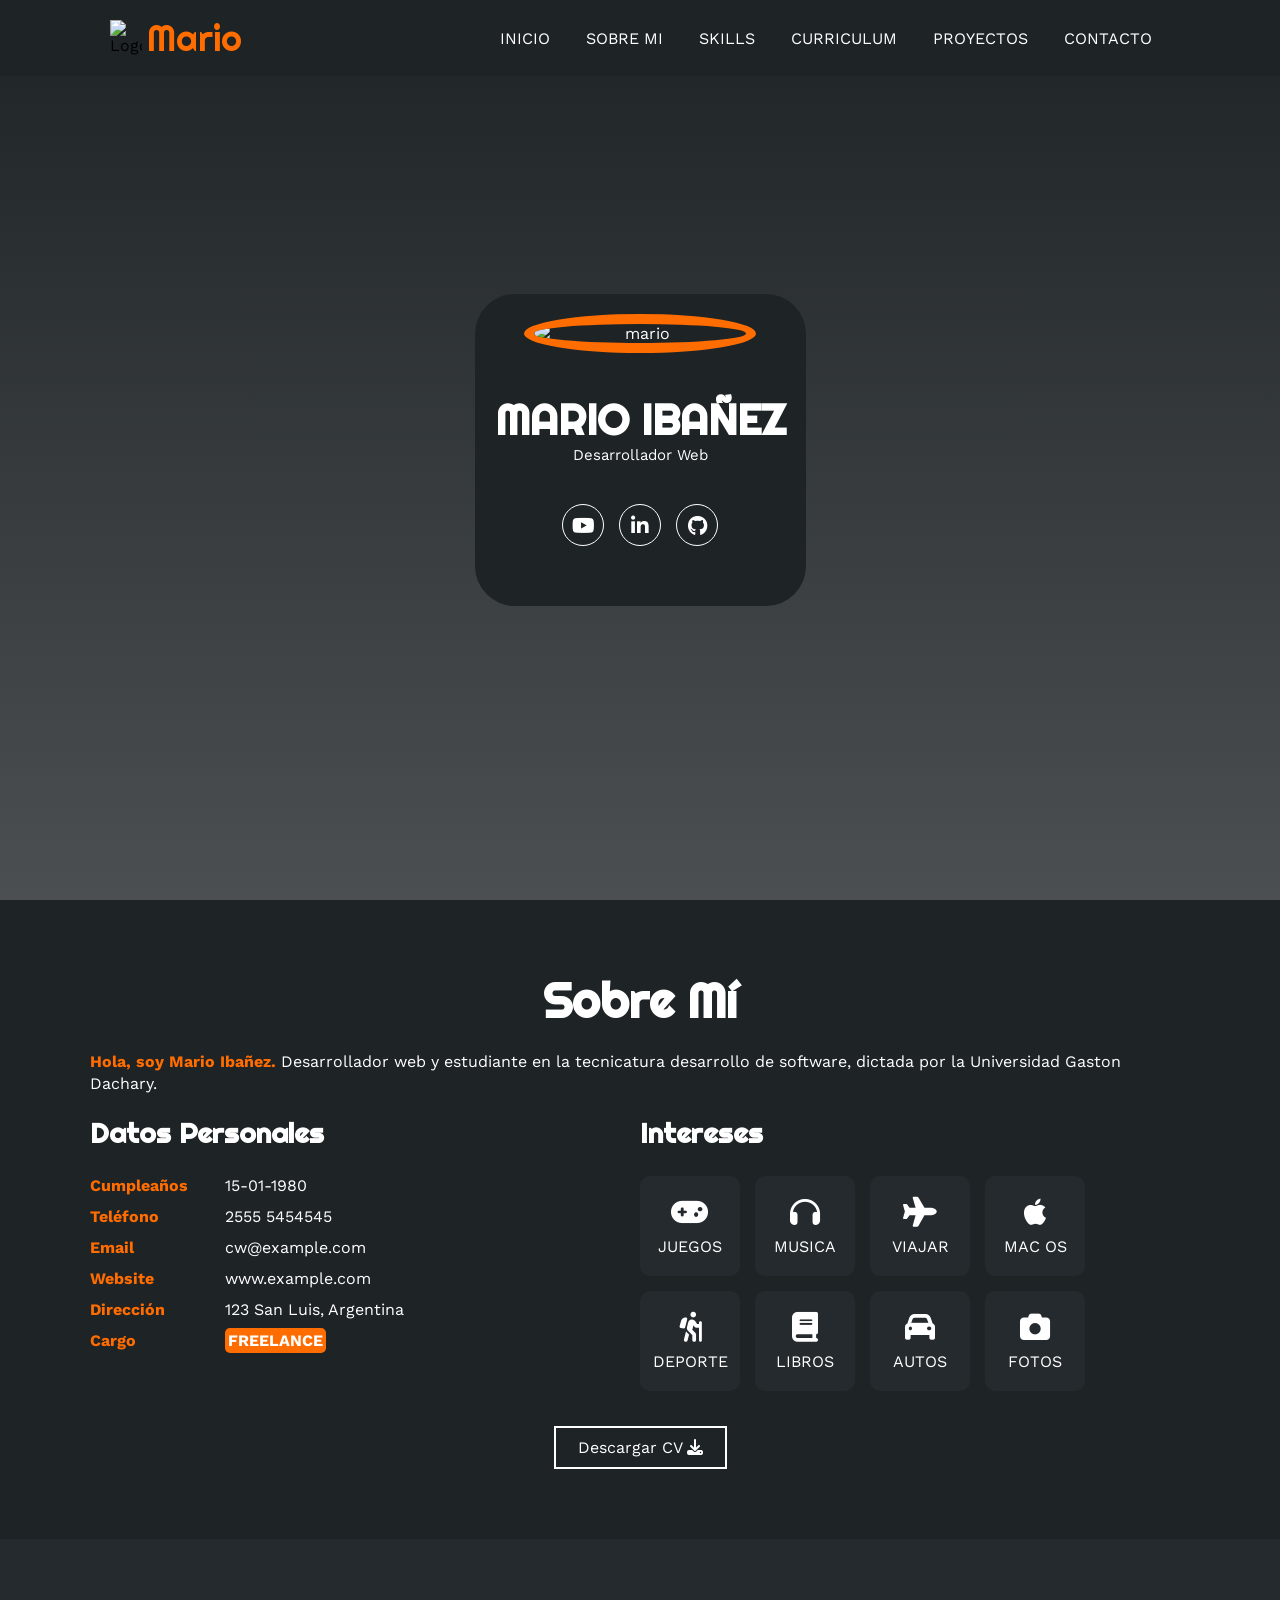
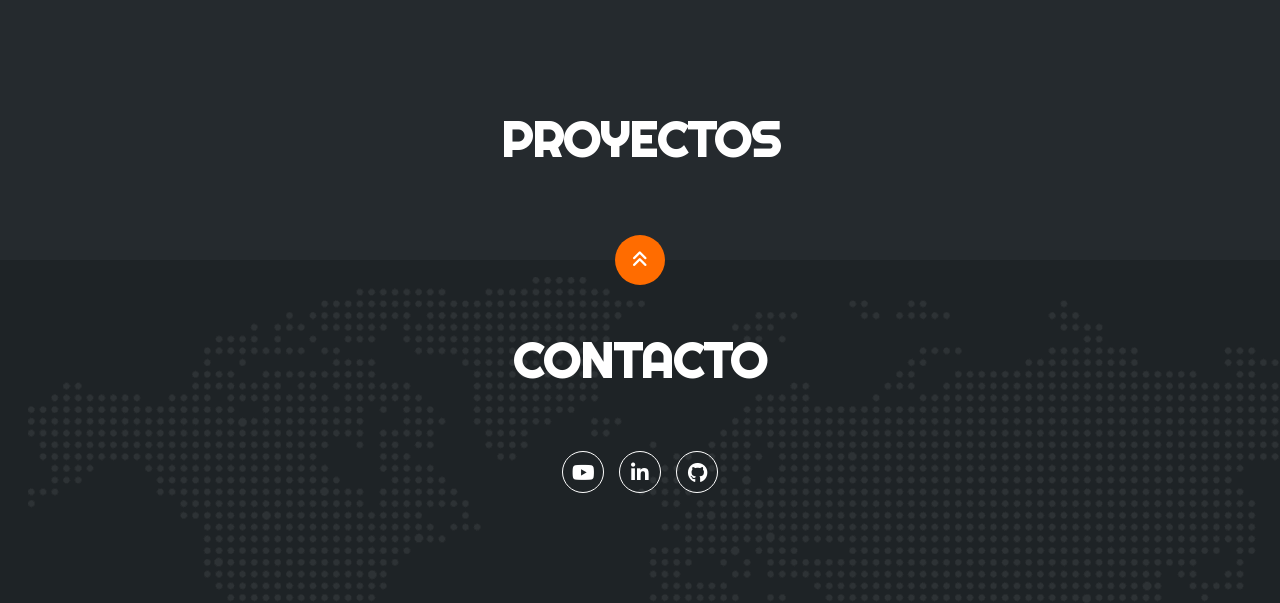
==== porfolio/index.html @ 39ca947c "first commit" ====
<!DOCTYPE html>
<html lang="es">
  <head>
    <meta charset="UTF-8" />
    <meta http-equiv="X-UA-Compatible" content="IE=edge" />
    <meta name="viewport" content="width=device-width, initial-scale=1.0" />
    <link
      rel="stylesheet"
      href="https://cdnjs.cloudflare.com/ajax/libs/font-awesome/6.1.2/css/all.min.css"
      integrity="sha512-1sCRPdkRXhBV2PBLUdRb4tMg1w2YPf37qatUFeS7zlBy7jJI8Lf4VHwWfZZfpXtYSLy85pkm9GaYVYMfw5BC1A=="
      crossorigin="anonymous"
      referrerpolicy="no-referrer"
    />
    <title>Proyectos</title>
    <link rel="stylesheet" href="estilo.css" />
  </head>
  <body>
    <div class="contenedor-header">
      <header>
        <div class="logo">
          <img src="/img/mecahormiga.png" alt="Logo" class="meca" />
          <a href="#">Mario</a>
        </div>
        <nav id="nav">
          <ul>
            <li><a href="#inicio" onclick="seleccionar()">INICIO</a></li>
            <li><a href="#sobremi" onclick="seleccionar()">SOBRE MI</a></li>
            <li><a href="#skills" onclick="seleccionar()">SKILLS</a></li>
            <li>
              <a href="#curriculum" onclick="seleccionar()">CURRICULUM</a>
            </li>
            <li><a href="#proyectos" onclick="seleccionar()">PROYECTOS</a></li>
            <li><a href="#contacto" onclick="seleccionar()">CONTACTO</a></li>
          </ul>
        </nav>
        <div class="nav-responsive" onclick="mostrarOcultarMenu()">
          <i class="fa-solid fa-bars"></i>
        </div>
      </header>
    </div>

    <!-- SECCION INICIO -->
    <section id="inicio" class="inicio">
      <div class="contenido-banner">
        <div class="contenedor-img">
          <img src="/img/avatar.jpg" alt="mario" />
        </div>
        <h1>MARIO IBAÑEZ</h1>
        <h2>Desarrollador Web</h2>
        <div class="redes">
          <a href="https://www.youtube.com/@MecaHormiga"
            ><i class="fa-brands fa-youtube"></i
          ></a>
          <a href="www.linkedin.com/in/mario-ibz"
            ><i class="fa-brands fa-linkedin-in"></i
          ></a>
          <a href="https://github.com/Ched2370"
            ><i class="fa-brands fa-github"></i
          ></a>
        </div>
      </div>
    </section>

    <!-- SECCION SOBRE MI -->
    <section id="sobremi" class="sobremi">
      <div class="contenido-seccion">
        <h2>Sobre Mí</h2>
        <p>
          <span>Hola, soy Mario Ibañez.</span> Desarrollador web y estudiante en
          la tecnicatura desarrollo de software, dictada por la Universidad
          Gaston Dachary.
        </p>

        <div class="fila">
          <!-- datos personales -->
          <div class="col">
            <h3>Datos Personales</h3>
            <ul>
              <li>
                <strong>Cumpleaños</strong>
                15-01-1980
              </li>
              <li>
                <strong>Teléfono</strong>
                2555 5454545
              </li>
              <li>
                <strong>Email</strong>
                cw@example.com
              </li>
              <li>
                <strong>Website</strong>
                www.example.com
              </li>
              <li>
                <strong>Dirección</strong>
                123 San Luis, Argentina
              </li>
              <li>
                <strong>Cargo</strong>
                <span>FREELANCE</span>
              </li>
            </ul>
          </div>

          <!-- intereses -->
          <div class="col">
            <h3>Intereses</h3>
            <div class="contenedor-intereses">
              <div class="interes">
                <i class="fa-solid fa-gamepad"></i>
                <span>JUEGOS</span>
              </div>
              <div class="interes">
                <i class="fa-solid fa-headphones"></i>
                <span>MUSICA</span>
              </div>
              <div class="interes">
                <i class="fa-solid fa-plane"></i>
                <span>VIAJAR</span>
              </div>
              <div class="interes">
                <i class="fa-brands fa-apple"></i>
                <span>MAC OS</span>
              </div>
              <div class="interes">
                <i class="fa-solid fa-person-hiking"></i>
                <span>DEPORTE</span>
              </div>
              <div class="interes">
                <i class="fa-solid fa-book"></i>
                <span>LIBROS</span>
              </div>
              <div class="interes">
                <i class="fa-solid fa-car"></i>
                <span>AUTOS</span>
              </div>
              <div class="interes">
                <i class="fa-solid fa-camera"></i>
                <span>FOTOS</span>
              </div>
            </div>
          </div>
        </div>
        <button>
          Descargar CV <i class="fa-solid fa-download"></i>
          <span class="overlay"></span>
        </button>
      </div>
    </section>

    <!-- SECCION SKILLS -->
    <section class="skills" id="skills">
      <div class="contenido-seccion">
        <!--  <h2>Skills</h2>
        <div class="fila">
          
          <div class="col">
            <h3>Technical Skills</h3>
            <div class="skill">
              <span>Javascript</span>
              <div class="barra-skill">
                <div class="progreso">
                  <span>75%</span>
                </div>
              </div>
            </div>
            <div class="skill">
              <span>HTML & CSS</span>
              <div class="barra-skill">
                <div class="progreso">
                  <span>89%</span>
                </div>
              </div>
            </div>
            <div class="skill">
              <span>Photoshop</span>
              <div class="barra-skill">
                <div class="progreso">
                  <span>95%</span>
                </div>
              </div>
            </div>
            <div class="skill">
              <span>Wordpress</span>
              <div class="barra-skill">
                <div class="progreso">
                  <span>81%</span>
                </div>
              </div>
            </div>
            <div class="skill">
              <span>Drupa</span>
              <div class="barra-skill">
                <div class="progreso">
                  <span>55%</span>
                </div>
              </div>
            </div>
          </div>
                    <div class="col">
            <h3>Professional Skills</h3>
            <div class="skill">
              <span>Comunicación</span>
              <div class="barra-skill">
                <div class="progreso">
                  <span>80%</span>
                </div>
              </div>
            </div>
            <div class="skill">
              <span>Trabajo en Equipo</span>
              <div class="barra-skill">
                <div class="progreso">
                  <span>70%</span>
                </div>
              </div>
            </div>
            <div class="skill">
              <span>Creatividad</span>
              <div class="barra-skill">
                <div class="progreso">
                  <span>99%</span>
                </div>
              </div>
            </div>
            <div class="skill">
              <span>Dedicación</span>
              <div class="barra-skill">
                <div class="progreso">
                  <span>65%</span>
                </div>
              </div>
            </div>
            <div class="skill">
              <span>Proyect Management</span>
              <div class="barra-skill">
                <div class="progreso">
                  <span>94%</span>
                </div>
              </div>
            </div>
          </div>
        </div> -->
      </div>
    </section>

    <!-- SECCION CURRICULUM -->
    <!-- <section id="curriculum" class="curriculum">
      <div class="contenido-seccion">
        <h2>Curriculum</h2>
        <div class="fila">
          <div class="col izquierda">
            <h3>Educación</h3>
            <div class="item izq">
              <h4>Arte y Multimedia</h4>
              <span class="casa">Universidad de Oxford</span>
              <span class="fecha">2005 - 2008</span>
              <p>
                Lorem ipsum dolor sit amet consectetur, adipisicing elit. Quis,
                cumque repellat, tempora recusandae aliquam nemo esse natus
                impedit, nostrum temporibus veritatis eaque soluta aperiam id
                repudiandae fugiat deserunt! Explicabo, veritatis?
              </p>
              <div class="conectori">
                <div class="circuloi"></div>
              </div>
            </div>
            <div class="item izq">
              <h4>Arte y Multimedia</h4>
              <span class="casa">Universidad de Oxford</span>
              <span class="fecha">2005 - 2008</span>
              <p>
                Lorem ipsum dolor sit amet consectetur, adipisicing elit. Quis,
                cumque repellat, tempora recusandae aliquam nemo esse natus
                impedit, nostrum temporibus veritatis eaque soluta aperiam id
                repudiandae fugiat deserunt! Explicabo, veritatis?
              </p>
              <div class="conectori">
                <div class="circuloi"></div>
              </div>
            </div>
            <div class="item izq">
              <h4>Arte y Multimedia</h4>
              <span class="casa">Universidad de Oxford</span>
              <span class="fecha">2005 - 2008</span>
              <p>
                Lorem ipsum dolor sit amet consectetur, adipisicing elit. Quis,
                cumque repellat, tempora recusandae aliquam nemo esse natus
                impedit, nostrum temporibus veritatis eaque soluta aperiam id
                repudiandae fugiat deserunt! Explicabo, veritatis?
              </p>
              <div class="conectori">
                <div class="circuloi"></div>
              </div>
            </div>
          </div>

          <div class="col derecha">
            <h3>Experiencia de trabajo</h3>
            <div class="item der">
              <h4>Front Developer</h4>
              <span class="casa">Nombre de Compañía</span>
              <span class="fecha">2005 - 2008</span>
              <p>
                Lorem ipsum dolor sit amet consectetur, adipisicing elit. Quis,
                cumque repellat, tempora recusandae aliquam nemo esse natus
                impedit, nostrum temporibus veritatis eaque soluta aperiam id
                repudiandae fugiat deserunt! Explicabo, veritatis?
              </p>
              <div class="conectord">
                <div class="circulod"></div>
              </div>
            </div>
            <div class="item der">
              <h4>Front Developer</h4>
              <span class="casa">Nombre de Compañía</span>
              <span class="fecha">2005 - 2008</span>
              <p>
                Lorem ipsum dolor sit amet consectetur, adipisicing elit. Quis,
                cumque repellat, tempora recusandae aliquam nemo esse natus
                impedit, nostrum temporibus veritatis eaque soluta aperiam id
                repudiandae fugiat deserunt! Explicabo, veritatis?
              </p>
              <div class="conectord">
                <div class="circulod"></div>
              </div>
            </div>
            <div class="item der">
              <h4>Front Developer</h4>
              <span class="casa">Nombre de Compañía</span>
              <span class="fecha">2005 - 2008</span>
              <p>
                Lorem ipsum dolor sit amet consectetur, adipisicing elit. Quis,
                cumque repellat, tempora recusandae aliquam nemo esse natus
                impedit, nostrum temporibus veritatis eaque soluta aperiam id
                repudiandae fugiat deserunt! Explicabo, veritatis?
              </p>
              <div class="conectord">
                <div class="circulod"></div>
              </div>
            </div>
          </div>
        </div>
      </div> -->
    </section>

    <!-- SECCION PORTFOLIO -->
    <section id="proyectos" class="proyectos">
      <div class="contenido-seccion">
        <h2>PROYECTOS</h2>
        <div class="galeria">
          <div class="proyecto">
            <img src="img/p1.jpg" alt="" />
            <div class="overlay">
              <h3>Diseño Creativo</h3>
              <p>Fotografía</p>
            </div>
          </div>
          <div class="proyecto">
            <img src="img/p2.jpg" alt="" />
            <div class="overlay">
              <h3>Diseño Creativo</h3>
              <p>Fotografía</p>
            </div>
          </div>
          <div class="proyecto">
            <img src="img/p3.jpg" alt="" />
            <div class="overlay">
              <h3>Diseño Creativo</h3>
              <p>Fotografía</p>
            </div>
          </div>
          <div class="proyecto">
            <img src="img/p4.jpg" alt="" />
            <div class="overlay">
              <h3>Diseño Creativo</h3>
              <p>Fotografía</p>
            </div>
          </div>
          <div class="proyecto">
            <img src="img/p5.jpg" alt="" />
            <div class="overlay">
              <h3>Diseño Creativo</h3>
              <p>Fotografía</p>
            </div>
          </div>
          <div class="proyecto">
            <img src="img/p6.jpg" alt="" />
            <div class="overlay">
              <h3>Diseño Creativo</h3>
              <p>Fotografía</p>
            </div>
          </div>
        </div>
      </div>
    </section>

    <!-- footer -->
    <footer id="contacto" class="contacto">
        <div class="contenido-seccion">
        <h2>CONTACTO</h2>
      <a href="#inicio" class="arriba">
        <i class="fa-solid fa-angles-up"></i>
      </a>
        <div class="redes">
          <a href="https://www.youtube.com/@MecaHormiga"
            ><i class="fa-brands fa-youtube"></i
          ></a>
          <a href="www.linkedin.com/in/mario-ibz"
            ><i class="fa-brands fa-linkedin-in"></i
          ></a>
          <a href="https://github.com/Ched2370"
            ><i class="fa-brands fa-github"></i
          ></a>
        </div>
        </div>
    </footer>

    <script src="script.js"></script>
  </body>
</html>
---- porfolio/estilo.css ----
@import url('https://fonts.googleapis.com/css2?family=Righteous&family=Work+Sans:wght@100;300;400;600;800&display=swap');
* {
  box-sizing: border-box;
  font-family: 'Work Sans';
  margin: 0;
  padding: 0;
}
html {
  scroll-behavior: smooth;
  --principal-orange: rgb(255, 108, 0);
}
/* MENU */
.contenedor-header {
  background: #1e2326;
  position: fixed;
  width: 100%;
  top: 0;
  left: 0;
  z-index: 99;
}
.contenedor-header header {
  max-width: 1100px;
  margin: auto;
  display: flex;
  justify-content: space-between;
  align-items: center;
  padding: 15px 20px;
}
.contenedor-header header .logo a {
  font-family: 'Righteous';
  font-size: 36px;
  color: var(--principal-orange);
  text-decoration: none;
}

.meca {
  max-width: 2rem;
}
.contenedor-header header ul {
  display: flex;
  list-style: none;
}
.contenedor-header header nav ul li a {
  text-align: none;
  color: #fff;
  margin: 0 15px;
  padding: 3px;
  transition: 0.5s;
  text-decoration: none;
}
.contenedor-header header nav ul li a:hover {
  color: var(--principal-orange);
}
.nav-responsive {
  background-color: var(--principal-orange);
  color: #fff;
  padding: 5px 10px;
  border-radius: 5px;
  cursor: pointer;
  display: none;
}
/* SECCION I N I C I O */
.inicio {
  background: linear-gradient(
      to top,
      rgba(30, 35, 38, 0.8),
      rgba(30, 35, 38, 1)
    ),
    url(img/fondo.jpg);
  background-size: cover;
  height: 100vh;
  color: #fff;
  display: flex;
  align-items: center;
}
.inicio .contenido-banner {
  padding: 20px;
  background-color: #1e2326;
  max-width: 350px;
  margin: auto;
  text-align: center;
  border-radius: 40px;
}
.inicio .contenido-banner img {
  margin-top: 40px;
  border: 10px solid var(--principal-orange);
  display: block;
  width: 80%;
  margin: auto;
  border-radius: 100%;
}
.inicio .contenido-banner h1 {
  margin-top: 40px;
  font-size: 42px;
  font-family: 'Righteous';
}
.inicio .contenido-banner h2 {
  font-size: 15px;
  font-weight: normal;
}
.inicio .contenido-banner .redes a {
  color: #fff;
  display: inline-block;
  text-decoration: none;
  border: 1px solid #fff;
  border-radius: 100%;
  width: 42px;
  height: 42px;
  line-height: 42px;
  margin: 40px 5px;
  font-size: 20px;
  transition: 0.3s;
}
.inicio .contenido-banner .redes a:hover {
  background-color: var(--principal-orange);
}
.sobremi {
  background-color: #1e2326;
  color: #fff;
  padding: 50px 20px;
}
.sobremi .contenido-seccion {
  max-width: 1100px;
  margin: auto;
}
.sobremi h2 {
  font-size: 48px;
  font-family: 'Righteous';
  text-align: center;
  padding: 20px 0;
}
.sobremi .contenido-seccion p {
  font: 18px;
  line-height: 22px;
  margin-bottom: 20px;
}
.sobremi .contenido-seccion p span {
  color: var(--principal-orange);
  font-weight: bold;
}
.sobremi .fila {
  display: flex;
}
.sobremi .fila .col {
  width: 50%;
}
.sobremi .fila .col h3 {
  font-size: 28px;
  font-family: 'Righteous';
  margin-bottom: 25px;
}
.sobremi .fila .col ul {
  list-style: none;
}
.sobremi .fila .col ul li {
  margin: 12px 0;
}
.sobremi .fila .col ul li strong {
  display: inline-block;
  color: var(--principal-orange);
  width: 130px;
}
.sobremi .fila .col ul li span {
  background-color: var(--principal-orange);
  padding: 3px;
  font-weight: bold;
  border-radius: 5px;
}
.sobremi .fila .col .contenedor-intereses {
  display: flex;
  flex-wrap: wrap;
}
.sobremi .fila .col .contenedor-intereses .interes {
  width: 100px;
  height: 100px;
  background-color: #252a2e;
  border-radius: 10px;
  margin: 0 15px 15px 0;
  display: flex;
  flex-direction: column;
  align-items: center;
  justify-content: center;
  transition: 0.3s;
}
.sobremi .fila .col .contenedor-intereses .interes:hover {
  background-color: var(--principal-orange);
}
.sobremi .fila .col .contenedor-intereses .interes i {
  font-size: 30px;
  margin-bottom: 10px;
}
.sobremi button {
  cursor: pointer;
  background-color: transparent;
  border: 2px solid #fff;
  width: fit-content;
  display: block;
  margin: 20px auto;
  padding: 10px 22px;
  font-size: 16px;
  color: #fff;
  position: relative;
  z-index: 10;
}
.sobremi button .overlay {
  position: absolute;
  top: 0;
  left: 0;
  width: 0;
  height: 100%;
  background-color: var(--principal-orange);
  z-index: -1;
  transition: 1s;
}
.sobremi button:hover .overlay {
  width: 100%;
}
/* SECCION S K I L L S */
.skills {
  background-color: #252a2e;
  color: #fff;
  padding: 50px 20px;
}
.skills .contenido-seccion {
  max-width: 1100px;
  margin: auto;
}
.skills h2 {
  font-size: 48px;
  font-family: 'Righteous';
  text-align: center;
  padding: 20px 0;
}
.skills .fila {
  display: flex;
}
.skills .fila .col {
  width: 50%;
  padding: 0 20px;
}
.skills .fila .col h3 {
  font-size: 28px;
  font-family: 'Righteous';
  margin-bottom: 25px;
}
.skills .skill > span {
  font-weight: bold;
  display: block;
  margin-bottom: 10px;
}
.skills .skill .barra-skill {
  height: 8px;
  width: 80%;
  background-color: #131517;
  position: relative;
  margin-bottom: 30px;
}
.skills .skill .progreso {
  background-color: var(--principal-orange);
  position: absolute;
  top: 0;
  left: 0;
  height: 8px;
}
.skills .skill .barra-skill span {
  position: absolute;
  height: 40px;
  width: 40px;
  background-color: var(--principal-orange);
  border-radius: 50px;
  line-height: 40px;
  text-align: center;
  top: -17px;
  right: -15px;
  font-size: 14px;
}
/* Estas clases se agregaran dinamicamente mediante javascript */
.skills .skill .javascript {
  width: 0%;
  animation: 2s javascript forwards;
}
@keyframes javascript {
  0% {
    width: 0%;
  }
  100% {
    width: 75%;
  }
}

.skills .skill .htmlcss {
  width: 0%;
  animation: 2s htmlcss forwards;
}
@keyframes htmlcss {
  0% {
    width: 0%;
  }
  100% {
    width: 89%;
  }
}

.skills .skill .photoshop {
  width: 0%;
  animation: 2s photoshop forwards;
}
@keyframes photoshop {
  0% {
    width: 0%;
  }
  100% {
    width: 95%;
  }
}

.skills .skill .wordpress {
  width: 0%;
  animation: 2s wordpress forwards;
}
@keyframes wordpress {
  0% {
    width: 0%;
  }
  100% {
    width: 81%;
  }
}

.skills .skill .drupal {
  width: 0%;
  animation: 2s drupal forwards;
}
@keyframes drupal {
  0% {
    width: 0%;
  }
  100% {
    width: 55%;
  }
}

.skills .skill .comunicacion {
  width: 0%;
  animation: 2s comunicacion forwards;
}
@keyframes comunicacion {
  0% {
    width: 0%;
  }
  100% {
    width: 80%;
  }
}

.skills .skill .trabajo {
  width: 0%;
  animation: 2s trabajo forwards;
}
@keyframes trabajo {
  0% {
    width: 0%;
  }
  100% {
    width: 70%;
  }
}

.skills .skill .creatividad {
  width: 0%;
  animation: 2s creatividad forwards;
}
@keyframes creatividad {
  0% {
    width: 0%;
  }
  100% {
    width: 99%;
  }
}

.skills .skill .dedicacion {
  width: 0%;
  animation: 2s dedicacion forwards;
}
@keyframes dedicacion {
  0% {
    width: 0%;
  }
  100% {
    width: 65%;
  }
}

.skills .skill .proyect {
  width: 0%;
  animation: 2s proyect forwards;
}
@keyframes proyect {
  0% {
    width: 0%;
  }
  100% {
    width: 94%;
  }
}
/* SECCION CURRICULUM */
.curriculum {
  background-color: #1e2326;
  color: #fff;
  padding: 50px 20px;
}
.curriculum .contenido-seccion {
  max-width: 1100px;
  margin: auto;
}
.curriculum h2 {
  font-size: 48px;
  font-family: 'Righteous';
  text-align: center;
  padding: 20px 0;
}
.curriculum .fila {
  display: flex;
  justify-content: space-between;
}
.curriculum .fila .col {
  width: 49%;
  padding: 0 20px;
}
.curriculum .fila .col h3 {
  font-size: 28px;
  font-family: 'Righteous';
  margin-bottom: 25px;
}
.curriculum .fila .izquierda {
  border-right: 2px solid #252a2e;
}
.curriculum .fila .derecha {
  border-left: 2px solid #252a2e;
}
.curriculum .fila .item {
  padding: 25px;
  margin-bottom: 30px;
  background-color: #252a2e;
  position: relative;
}
.curriculum .fila .item h4 {
  font-size: 20px;
  margin-bottom: 10px;
}
.curriculum .fila .item .casa {
  color: var(--principal-orange);
  font-size: 22px;
  font-weight: bold;
  display: block;
}
.curriculum .fila .item .fecha {
  display: block;
  color: var(--principal-orange);
  margin-bottom: 10px;
}
.curriculum .fila .item p {
  line-height: 24px;
}
.curriculum .fila .izq {
  border-right: 2px solid var(--principal-orange);
  margin-right: 20px;
}
.curriculum .fila .der {
  border-left: 2px solid var(--principal-orange);
  margin-left: 20px;
}
.curriculum .fila .item .conectori {
  height: 2px;
  background-color: var(--principal-orange);
  width: 47px;
  position: absolute;
  top: 50%;
  right: -47px;
  z-index: 5;
}
.curriculum .fila .item .conectori .circuloi {
  display: block;
  height: 10px;
  width: 10px;
  border-radius: 50%;
  background-color: var(--principal-orange);
  float: right;
  position: relative;
  bottom: 4px;
}
.curriculum .fila .item .conectord {
  height: 2px;
  background-color: var(--principal-orange);
  width: 47px;
  position: absolute;
  top: 50%;
  left: -47px;
  z-index: 5;
}
.curriculum .fila .item .conectord .circulod {
  display: block;
  height: 10px;
  width: 10px;
  border-radius: 50%;
  background-color: var(--principal-orange);
  float: left;
  position: relative;
  bottom: 4px;
}
/* SECCION PORTFOLIO */
.proyectos {
  background-color: #252a2e;
  color: #fff;
  padding: 50px 20px;
}
.proyectos .contenido-seccion {
  max-width: 1100px;
  margin: auto;
}
.proyectos h2 {
  font-size: 48px;
  font-family: 'Righteous';
  text-align: center;
  padding: 20px 0;
}
.proyectos .galeria {
  display: flex;
  flex-wrap: wrap;
  justify-content: space-around;
}
.proyectos .galeria .proyecto {
  position: relative;
  max-width: 340px;
  height: fit-content;
  margin: 10px;
  cursor: pointer;
}
.proyectos .galeria .proyecto img {
  width: 100%;
  display: block;
}
.proyectos .galeria .proyecto .overlay {
  position: absolute;
  top: 0;
  width: 100%;
  height: 100%;
  text-align: center;
  background: linear-gradient(rgba(28, 182, 152, 0.8), rgba(28, 182, 152, 0.8));
  display: flex;
  flex-direction: column;
  justify-content: center;
  transition: 1s;
  font-size: 18px;
  letter-spacing: 3px;
  opacity: 0;
}
.proyectos .galeria .proyecto .overlay h3 {
  margin-bottom: 20px;
  transition: 1s;
}
.proyectos .galeria .proyecto .overlay:hover {
  opacity: 1;
}
.proyectos .galeria .proyecto .overlay:hover h3 {
  margin-bottom: 0px;
}
/* SECCION CONTACTO */
.contacto {
  background-image: url(img/contact_bg.png);
  background-color: #1e2326;
  color: #fff;
  padding: 50px 0;
}
.contacto .contenido-seccion {
  max-width: 1100px;
  margin: auto;
}
.contacto h2 {
  font-size: 48px;
  font-family: 'Righteous';
  text-align: center;
  padding: 20px 0;
}
.contacto .fila {
  display: flex;
}
.contacto .col {
  width: 50%;
  padding: 10px;
  position: relative;
}
.contacto .col input,
.contacto .col textarea {
  display: block;
  width: 100%;
  padding: 18px;
  border: none;
  margin-bottom: 20px;
  background-color: #252a2e;
  color: #fff;
  font-size: 18px;
}
.contacto button {
  cursor: pointer;
  background-color: transparent;
  border: 2px solid #fff;
  width: fit-content;
  display: block;
  margin: 20px auto;
  padding: 10px 22px;
  font-size: 16px;
  color: #fff;
  position: relative;
  z-index: 10;
}
.contacto button .overlay {
  position: absolute;
  top: 0;
  left: 0;
  width: 0;
  height: 100%;
  background-color: var(--principal-orange);
  z-index: -1;
  transition: 1s;
}
.contacto button:hover .overlay {
  width: 100%;
}
.contacto .col img {
  width: 100%;
}
.contacto .col .info {
  position: absolute;
  top: 40%;
  background-color: #252a2e;
  padding: 20px;
  max-width: 350px;
  left: 50%;
  transform: translate(-50%, -50%);
}
.contacto .col .info ul {
  list-style: none;
}
.contacto .col .info ul li {
  margin-bottom: 20px;
}
.contacto .col .info ul li i {
  color: var(--principal-orange);
  display: inline-block;
  margin-right: 20px;
}
footer {
  background-color: #252a2e;
  color: #fff;
  padding: 50px 0 30px 0;
  text-align: center;
  position: relative;
  width: 100%;
}
footer .redes {
  margin-bottom: 20px;
}
footer .redes a {
  color: #fff;
  display: inline-block;
  text-decoration: none;
  border: 1px solid #fff;
  border-radius: 100%;
  width: 42px;
  height: 42px;
  line-height: 42px;
  margin: 40px 5px;
  font-size: 20px;
  transition: 0.3s;
}
footer .arriba {
  display: block;
  width: 50px;
  height: 50px;
  background-color: var(--principal-orange);
  color: #fff;
  position: absolute;
  left: 50%;
  transform: translateX(-50%);
  top: -25px;
  border-radius: 50%;
  line-height: 50px;
  font-size: 18px;
}
/* SECCION RESPONSIVE */
@media screen and (max-width: 980px) {
  nav {
    display: none;
  }
  .nav-responsive {
    display: block;
  }
  nav.responsive {
    display: block;
    position: absolute;
    right: 0;
    top: 75px;
    background-color: #252a2e;
    width: 180px;
  }
  nav.responsive ul {
    display: block !important;
  }
  nav.responsive ul li {
    border-bottom: 1px solid #fff;
    padding: 10px 0;
  }
}
@media screen and (max-width: 700px) {
  .sobremi .fila {
    display: block;
  }
  .sobremi .fila .col {
    width: fit-content;
  }

  .skills .fila {
    display: block;
  }
  .skills .fila .col {
    width: 100%;
  }
  .skills .fila .col .barra-skill {
    width: 100%;
  }

  .curriculum .fila {
    display: block;
  }
  .curriculum .fila .col {
    width: 90%;
  }
  .curriculum .fila .derecha {
    margin-left: 20px;
  }

  .proyectos .galeria {
    display: block;
    width: 100%;
  }
  .proyectos .galeria .proyecto {
    max-width: 100%;
  }
  .proyectos .galeria .proyecto img {
    width: 100%;
  }
  .contacto .fila {
    display: block;
  }
  .contacto .fila .col {
    width: 100%;
  }
}
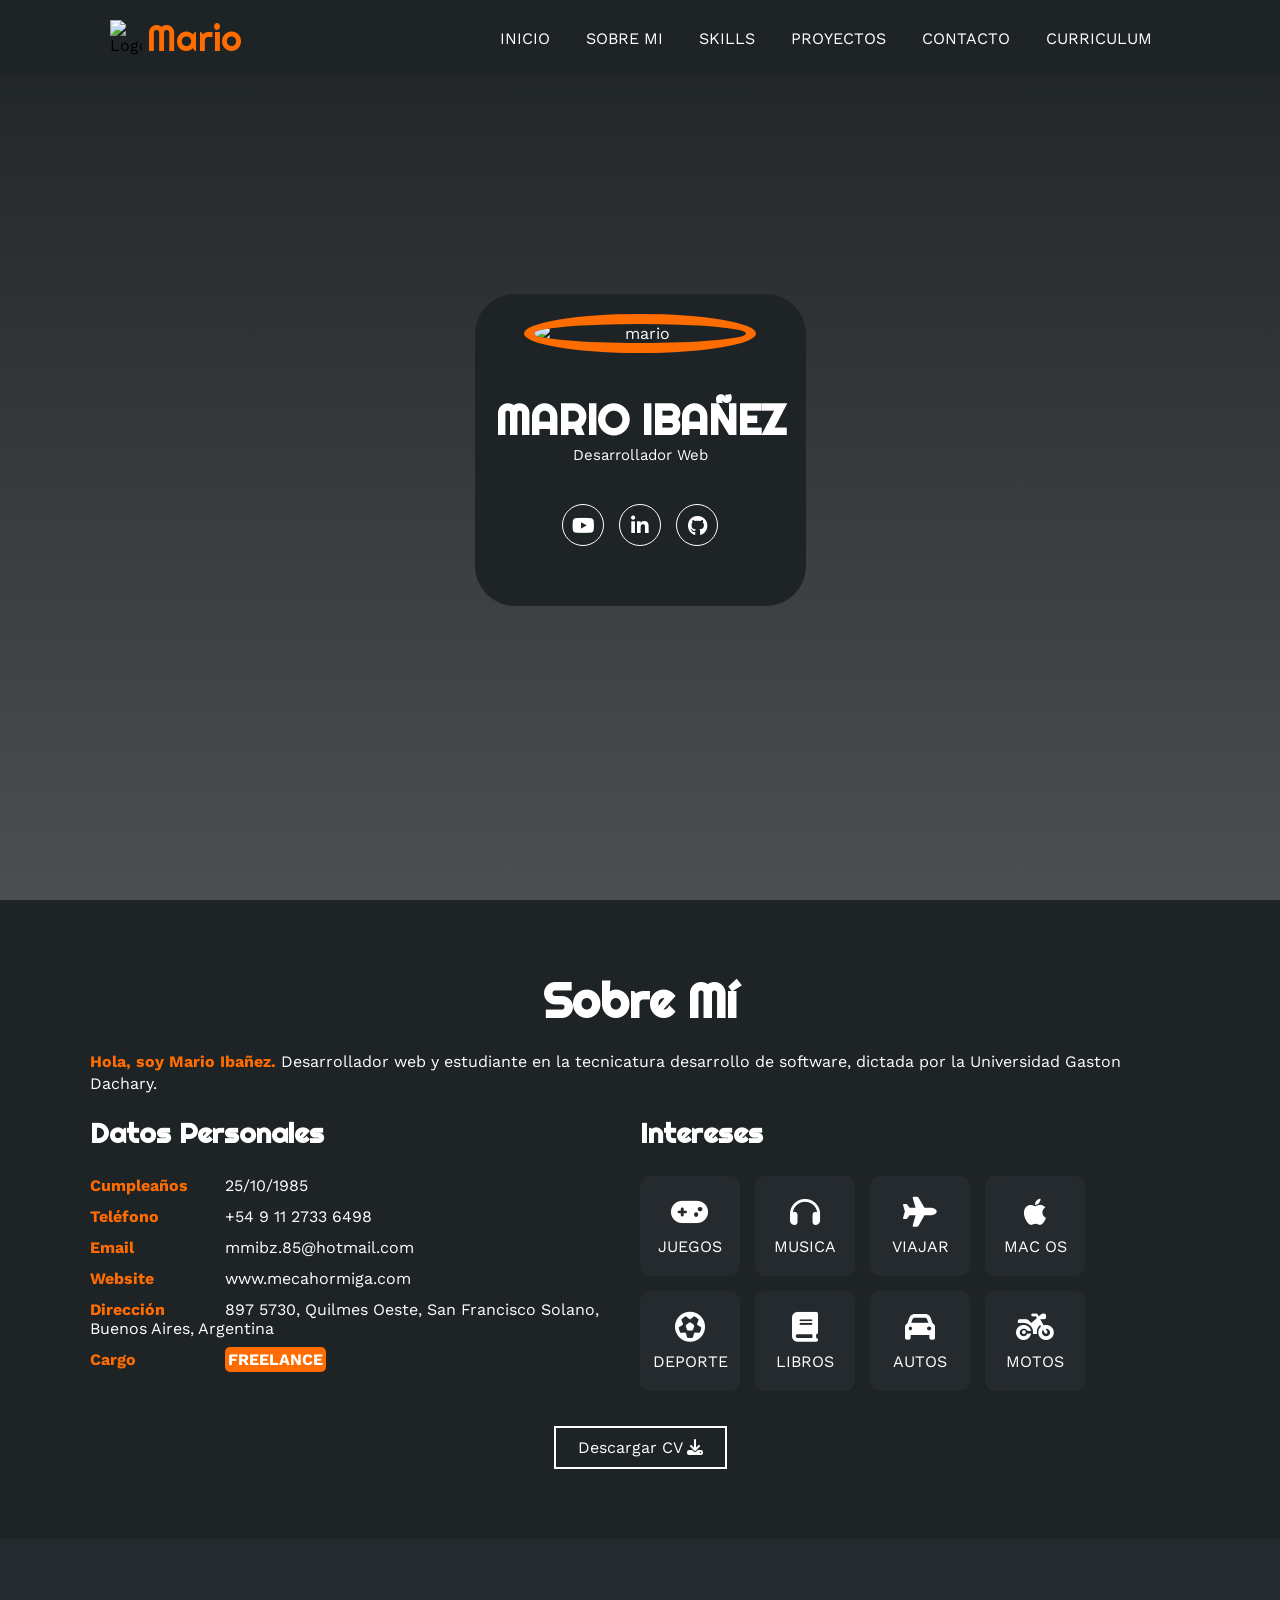
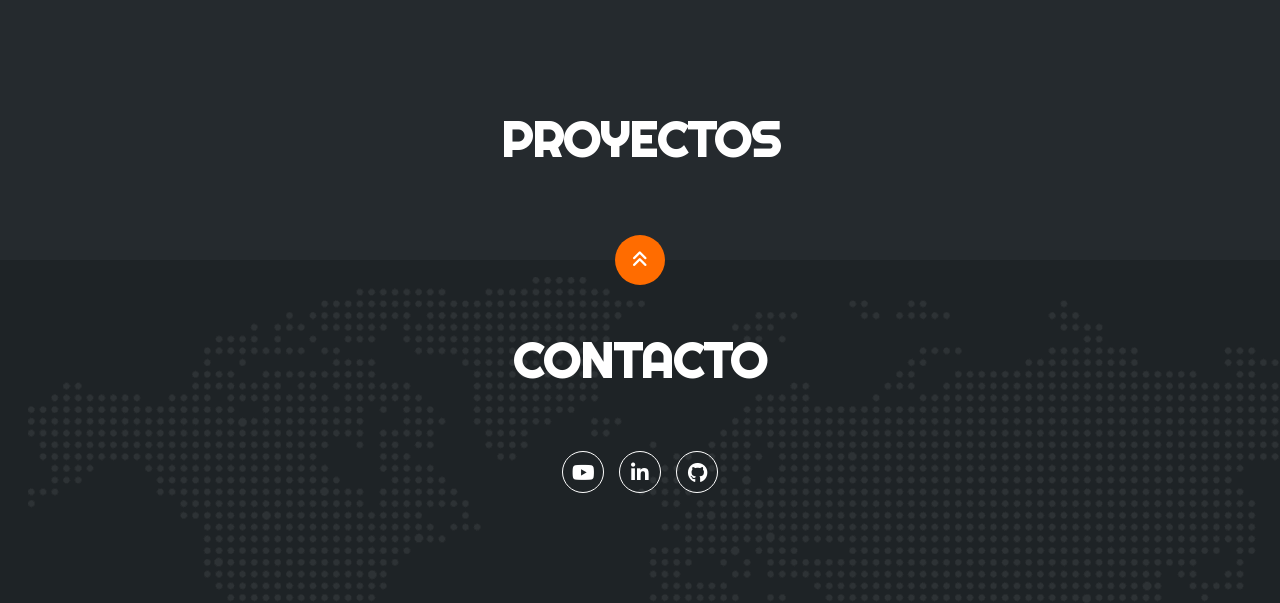
==== commit f11d2bf2: "Correccion saque animejs para mejor funsionamiento saque la libreria animejs" ====
--- a/porfolio/index.html
+++ b/porfolio/index.html
@@ -26,11 +26,11 @@
             <li><a href="#inicio" onclick="seleccionar()">INICIO</a></li>
             <li><a href="#sobremi" onclick="seleccionar()">SOBRE MI</a></li>
             <li><a href="#skills" onclick="seleccionar()">SKILLS</a></li>
+            <li><a href="#proyectos" onclick="seleccionar()">PROYECTOS</a></li>
+            <li><a href="#contacto" onclick="seleccionar()">CONTACTO</a></li>
             <li>
               <a href="#curriculum" onclick="seleccionar()">CURRICULUM</a>
             </li>
-            <li><a href="#proyectos" onclick="seleccionar()">PROYECTOS</a></li>
-            <li><a href="#contacto" onclick="seleccionar()">CONTACTO</a></li>
           </ul>
         </nav>
         <div class="nav-responsive" onclick="mostrarOcultarMenu()">
@@ -45,16 +45,17 @@
         <div class="contenedor-img">
           <img src="/img/avatar.jpg" alt="mario" />
         </div>
+
         <h1>MARIO IBAÑEZ</h1>
         <h2>Desarrollador Web</h2>
         <div class="redes">
-          <a href="https://www.youtube.com/@MecaHormiga"
+          <a href="https://www.youtube.com/@MecaHormiga" target="_blank"
             ><i class="fa-brands fa-youtube"></i
           ></a>
-          <a href="www.linkedin.com/in/mario-ibz"
+          <a href="www.linkedin.com/in/mario-ibz" target="_blank"
             ><i class="fa-brands fa-linkedin-in"></i
           ></a>
-          <a href="https://github.com/Ched2370"
+          <a href="https://github.com/Ched2370" target="_blank"
             ><i class="fa-brands fa-github"></i
           ></a>
         </div>
@@ -78,23 +79,24 @@
             <ul>
               <li>
                 <strong>Cumpleaños</strong>
-                15-01-1980
+                25/10/1985
               </li>
               <li>
                 <strong>Teléfono</strong>
-                2555 5454545
+                +54 9 11 2733 6498
               </li>
               <li>
                 <strong>Email</strong>
-                cw@example.com
+                mmibz.85@hotmail.com
               </li>
               <li>
                 <strong>Website</strong>
-                www.example.com
+                www.mecahormiga.com
               </li>
               <li>
                 <strong>Dirección</strong>
-                123 San Luis, Argentina
+                897 5730, Quilmes Oeste, San Francisco Solano, Buenos Aires,
+                Argentina
               </li>
               <li>
                 <strong>Cargo</strong>
@@ -124,7 +126,7 @@
                 <span>MAC OS</span>
               </div>
               <div class="interes">
-                <i class="fa-solid fa-person-hiking"></i>
+                <i class="fa-solid fa-futbol"></i>
                 <span>DEPORTE</span>
               </div>
               <div class="interes">
@@ -136,8 +138,8 @@
                 <span>AUTOS</span>
               </div>
               <div class="interes">
-                <i class="fa-solid fa-camera"></i>
-                <span>FOTOS</span>
+                <i class="fa-solid fa-motorcycle"></i>
+                <span>MOTOS</span>
               </div>
             </div>
           </div>
@@ -151,201 +153,10 @@
 
     <!-- SECCION SKILLS -->
     <section class="skills" id="skills">
-      <div class="contenido-seccion">
-        <!--  <h2>Skills</h2>
-        <div class="fila">
-          
-          <div class="col">
-            <h3>Technical Skills</h3>
-            <div class="skill">
-              <span>Javascript</span>
-              <div class="barra-skill">
-                <div class="progreso">
-                  <span>75%</span>
-                </div>
-              </div>
-            </div>
-            <div class="skill">
-              <span>HTML & CSS</span>
-              <div class="barra-skill">
-                <div class="progreso">
-                  <span>89%</span>
-                </div>
-              </div>
-            </div>
-            <div class="skill">
-              <span>Photoshop</span>
-              <div class="barra-skill">
-                <div class="progreso">
-                  <span>95%</span>
-                </div>
-              </div>
-            </div>
-            <div class="skill">
-              <span>Wordpress</span>
-              <div class="barra-skill">
-                <div class="progreso">
-                  <span>81%</span>
-                </div>
-              </div>
-            </div>
-            <div class="skill">
-              <span>Drupa</span>
-              <div class="barra-skill">
-                <div class="progreso">
-                  <span>55%</span>
-                </div>
-              </div>
-            </div>
-          </div>
-                    <div class="col">
-            <h3>Professional Skills</h3>
-            <div class="skill">
-              <span>Comunicación</span>
-              <div class="barra-skill">
-                <div class="progreso">
-                  <span>80%</span>
-                </div>
-              </div>
-            </div>
-            <div class="skill">
-              <span>Trabajo en Equipo</span>
-              <div class="barra-skill">
-                <div class="progreso">
-                  <span>70%</span>
-                </div>
-              </div>
-            </div>
-            <div class="skill">
-              <span>Creatividad</span>
-              <div class="barra-skill">
-                <div class="progreso">
-                  <span>99%</span>
-                </div>
-              </div>
-            </div>
-            <div class="skill">
-              <span>Dedicación</span>
-              <div class="barra-skill">
-                <div class="progreso">
-                  <span>65%</span>
-                </div>
-              </div>
-            </div>
-            <div class="skill">
-              <span>Proyect Management</span>
-              <div class="barra-skill">
-                <div class="progreso">
-                  <span>94%</span>
-                </div>
-              </div>
-            </div>
-          </div>
-        </div> -->
-      </div>
+      <div class="contenido-seccion"></div>
     </section>
 
-    <!-- SECCION CURRICULUM -->
-    <!-- <section id="curriculum" class="curriculum">
-      <div class="contenido-seccion">
-        <h2>Curriculum</h2>
-        <div class="fila">
-          <div class="col izquierda">
-            <h3>Educación</h3>
-            <div class="item izq">
-              <h4>Arte y Multimedia</h4>
-              <span class="casa">Universidad de Oxford</span>
-              <span class="fecha">2005 - 2008</span>
-              <p>
-                Lorem ipsum dolor sit amet consectetur, adipisicing elit. Quis,
-                cumque repellat, tempora recusandae aliquam nemo esse natus
-                impedit, nostrum temporibus veritatis eaque soluta aperiam id
-                repudiandae fugiat deserunt! Explicabo, veritatis?
-              </p>
-              <div class="conectori">
-                <div class="circuloi"></div>
-              </div>
-            </div>
-            <div class="item izq">
-              <h4>Arte y Multimedia</h4>
-              <span class="casa">Universidad de Oxford</span>
-              <span class="fecha">2005 - 2008</span>
-              <p>
-                Lorem ipsum dolor sit amet consectetur, adipisicing elit. Quis,
-                cumque repellat, tempora recusandae aliquam nemo esse natus
-                impedit, nostrum temporibus veritatis eaque soluta aperiam id
-                repudiandae fugiat deserunt! Explicabo, veritatis?
-              </p>
-              <div class="conectori">
-                <div class="circuloi"></div>
-              </div>
-            </div>
-            <div class="item izq">
-              <h4>Arte y Multimedia</h4>
-              <span class="casa">Universidad de Oxford</span>
-              <span class="fecha">2005 - 2008</span>
-              <p>
-                Lorem ipsum dolor sit amet consectetur, adipisicing elit. Quis,
-                cumque repellat, tempora recusandae aliquam nemo esse natus
-                impedit, nostrum temporibus veritatis eaque soluta aperiam id
-                repudiandae fugiat deserunt! Explicabo, veritatis?
-              </p>
-              <div class="conectori">
-                <div class="circuloi"></div>
-              </div>
-            </div>
-          </div>
-
-          <div class="col derecha">
-            <h3>Experiencia de trabajo</h3>
-            <div class="item der">
-              <h4>Front Developer</h4>
-              <span class="casa">Nombre de Compañía</span>
-              <span class="fecha">2005 - 2008</span>
-              <p>
-                Lorem ipsum dolor sit amet consectetur, adipisicing elit. Quis,
-                cumque repellat, tempora recusandae aliquam nemo esse natus
-                impedit, nostrum temporibus veritatis eaque soluta aperiam id
-                repudiandae fugiat deserunt! Explicabo, veritatis?
-              </p>
-              <div class="conectord">
-                <div class="circulod"></div>
-              </div>
-            </div>
-            <div class="item der">
-              <h4>Front Developer</h4>
-              <span class="casa">Nombre de Compañía</span>
-              <span class="fecha">2005 - 2008</span>
-              <p>
-                Lorem ipsum dolor sit amet consectetur, adipisicing elit. Quis,
-                cumque repellat, tempora recusandae aliquam nemo esse natus
-                impedit, nostrum temporibus veritatis eaque soluta aperiam id
-                repudiandae fugiat deserunt! Explicabo, veritatis?
-              </p>
-              <div class="conectord">
-                <div class="circulod"></div>
-              </div>
-            </div>
-            <div class="item der">
-              <h4>Front Developer</h4>
-              <span class="casa">Nombre de Compañía</span>
-              <span class="fecha">2005 - 2008</span>
-              <p>
-                Lorem ipsum dolor sit amet consectetur, adipisicing elit. Quis,
-                cumque repellat, tempora recusandae aliquam nemo esse natus
-                impedit, nostrum temporibus veritatis eaque soluta aperiam id
-                repudiandae fugiat deserunt! Explicabo, veritatis?
-              </p>
-              <div class="conectord">
-                <div class="circulod"></div>
-              </div>
-            </div>
-          </div>
-        </div>
-      </div> -->
-    </section>
-
-    <!-- SECCION PORTFOLIO -->
+    <!-- SECCION PROYECTOS -->
     <section id="proyectos" class="proyectos">
       <div class="contenido-seccion">
         <h2>PROYECTOS</h2>
@@ -357,66 +168,31 @@
               <p>Fotografía</p>
             </div>
           </div>
-          <div class="proyecto">
-            <img src="img/p2.jpg" alt="" />
-            <div class="overlay">
-              <h3>Diseño Creativo</h3>
-              <p>Fotografía</p>
-            </div>
-          </div>
-          <div class="proyecto">
-            <img src="img/p3.jpg" alt="" />
-            <div class="overlay">
-              <h3>Diseño Creativo</h3>
-              <p>Fotografía</p>
-            </div>
-          </div>
-          <div class="proyecto">
-            <img src="img/p4.jpg" alt="" />
-            <div class="overlay">
-              <h3>Diseño Creativo</h3>
-              <p>Fotografía</p>
-            </div>
-          </div>
-          <div class="proyecto">
-            <img src="img/p5.jpg" alt="" />
-            <div class="overlay">
-              <h3>Diseño Creativo</h3>
-              <p>Fotografía</p>
-            </div>
-          </div>
-          <div class="proyecto">
-            <img src="img/p6.jpg" alt="" />
-            <div class="overlay">
-              <h3>Diseño Creativo</h3>
-              <p>Fotografía</p>
-            </div>
-          </div>
         </div>
       </div>
     </section>
 
     <!-- footer -->
     <footer id="contacto" class="contacto">
-        <div class="contenido-seccion">
+      <div class="contenido-seccion">
         <h2>CONTACTO</h2>
-      <a href="#inicio" class="arriba">
-        <i class="fa-solid fa-angles-up"></i>
-      </a>
+        <a href="#inicio" class="arriba">
+          <i class="fa-solid fa-angles-up"></i>
+        </a>
         <div class="redes">
-          <a href="https://www.youtube.com/@MecaHormiga"
+          <a href="https://www.youtube.com/@MecaHormiga" target="_blank"
             ><i class="fa-brands fa-youtube"></i
           ></a>
-          <a href="www.linkedin.com/in/mario-ibz"
+          <a href="www.linkedin.com/in/mario-ibz" target="_blank"
             ><i class="fa-brands fa-linkedin-in"></i
           ></a>
-          <a href="https://github.com/Ched2370"
+          <a href="https://github.com/Ched2370" target="_blank"
             ><i class="fa-brands fa-github"></i
           ></a>
         </div>
-        </div>
+      </div>
     </footer>
-
+    <script src="animejs.min.js"></script>
     <script src="script.js"></script>
   </body>
 </html>
--- a/porfolio/estilo.css
+++ b/porfolio/estilo.css
@@ -1,4 +1,9 @@
 @import url('https://fonts.googleapis.com/css2?family=Righteous&family=Work+Sans:wght@100;300;400;600;800&display=swap');
+
+root {
+  --primary-color: #1b2339;
+}
+
 * {
   box-sizing: border-box;
   font-family: 'Work Sans';
@@ -61,12 +66,13 @@
 }
 /* SECCION I N I C I O */
 .inicio {
+  position: relative;
   background: linear-gradient(
       to top,
       rgba(30, 35, 38, 0.8),
       rgba(30, 35, 38, 1)
     ),
-    url(img/fondo.jpg);
+    url(https://cdn.pixabay.com/photo/2019/06/17/19/48/source-4280758_1280.jpg);
   background-size: cover;
   height: 100vh;
   color: #fff;
@@ -114,6 +120,7 @@
 .inicio .contenido-banner .redes a:hover {
   background-color: var(--principal-orange);
 }
+
 .sobremi {
   background-color: #1e2326;
   color: #fff;
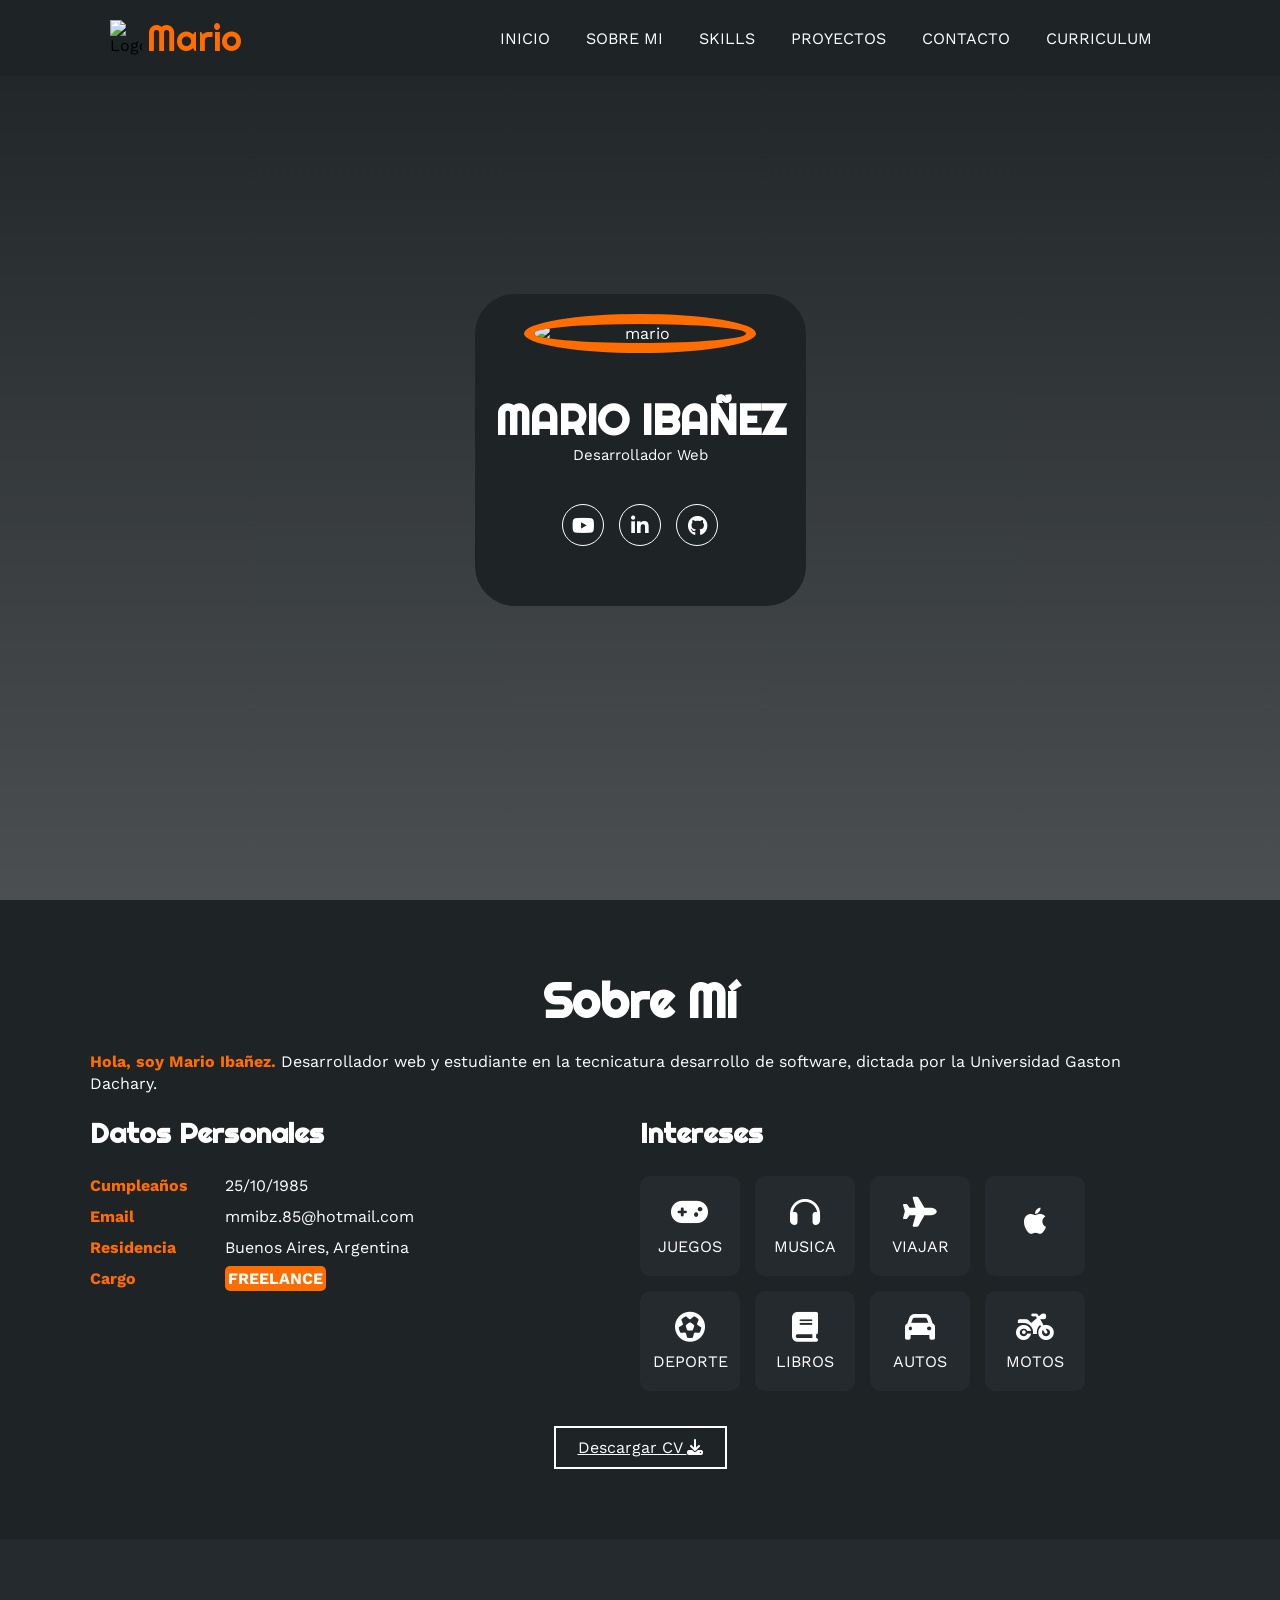
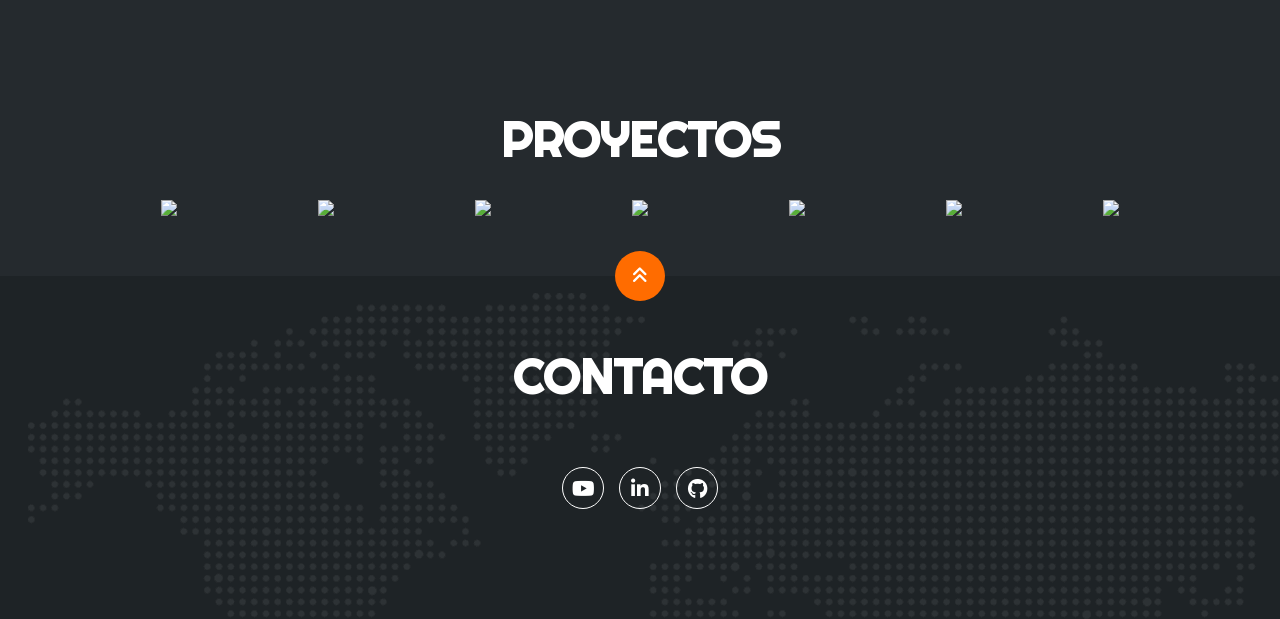
==== commit 7463eb9e: "agregando proyectos" ====
--- a/porfolio/index.html
+++ b/porfolio/index.html
@@ -5,13 +5,18 @@
     <meta http-equiv="X-UA-Compatible" content="IE=edge" />
     <meta name="viewport" content="width=device-width, initial-scale=1.0" />
     <link
+      rel="shortcut icon"
+      href="./img/mecahormiga.svg"
+      type="image/x-icon"
+    />
+    <link
       rel="stylesheet"
       href="https://cdnjs.cloudflare.com/ajax/libs/font-awesome/6.1.2/css/all.min.css"
       integrity="sha512-1sCRPdkRXhBV2PBLUdRb4tMg1w2YPf37qatUFeS7zlBy7jJI8Lf4VHwWfZZfpXtYSLy85pkm9GaYVYMfw5BC1A=="
       crossorigin="anonymous"
       referrerpolicy="no-referrer"
     />
-    <title>Proyectos</title>
+    <title>Mario Ibañez</title>
     <link rel="stylesheet" href="estilo.css" />
   </head>
   <body>
@@ -23,13 +28,13 @@
         </div>
         <nav id="nav">
           <ul>
-            <li><a href="#inicio" onclick="seleccionar()">INICIO</a></li>
-            <li><a href="#sobremi" onclick="seleccionar()">SOBRE MI</a></li>
-            <li><a href="#skills" onclick="seleccionar()">SKILLS</a></li>
-            <li><a href="#proyectos" onclick="seleccionar()">PROYECTOS</a></li>
-            <li><a href="#contacto" onclick="seleccionar()">CONTACTO</a></li>
+            <li><a href="#inicio"">INICIO</a></li>
+            <li><a href="#sobremi"">SOBRE MI</a></li>
+            <li><a href="#skills">SKILLS</a></li>
+            <li><a href="#proyectos">PROYECTOS</a></li>
+            <li><a href="#contacto"">CONTACTO</a></li>
             <li>
-              <a href="#curriculum" onclick="seleccionar()">CURRICULUM</a>
+              <a href="asset/cv_Ibañez_Mario.pdf" target="_blank">CURRICULUM</a>
             </li>
           </ul>
         </nav>
@@ -81,22 +86,21 @@
                 <strong>Cumpleaños</strong>
                 25/10/1985
               </li>
-              <li>
+   <!--            <li>
                 <strong>Teléfono</strong>
                 +54 9 11 2733 6498
-              </li>
+              </li> -->
               <li>
                 <strong>Email</strong>
                 mmibz.85@hotmail.com
               </li>
-              <li>
+<!--               <li>
                 <strong>Website</strong>
                 www.mecahormiga.com
-              </li>
+              </li> -->
               <li>
-                <strong>Dirección</strong>
-                897 5730, Quilmes Oeste, San Francisco Solano, Buenos Aires,
-                Argentina
+                <strong>Residencia</strong>
+Buenos Aires, Argentina
               </li>
               <li>
                 <strong>Cargo</strong>
@@ -123,7 +127,7 @@
               </div>
               <div class="interes">
                 <i class="fa-brands fa-apple"></i>
-                <span>MAC OS</span>
+                <span></span>
               </div>
               <div class="interes">
                 <i class="fa-solid fa-futbol"></i>
@@ -144,10 +148,10 @@
             </div>
           </div>
         </div>
-        <button>
+        <a href="asset/cv_Ibañez_Mario.pdf" download="Ibañez_Mario_cv" class="button">
           Descargar CV <i class="fa-solid fa-download"></i>
           <span class="overlay"></span>
-        </button>
+        </a>
       </div>
     </section>
 
@@ -161,12 +165,7 @@
       <div class="contenido-seccion">
         <h2>PROYECTOS</h2>
         <div class="galeria">
-          <div class="proyecto">
-            <img src="img/p1.jpg" alt="" />
-            <div class="overlay">
-              <h3>Diseño Creativo</h3>
-              <p>Fotografía</p>
-            </div>
+            <!--  para cargar cards con DOM -->
           </div>
         </div>
       </div>
@@ -192,7 +191,6 @@
         </div>
       </div>
     </footer>
-    <script src="animejs.min.js"></script>
     <script src="script.js"></script>
   </body>
 </html>
--- a/porfolio/estilo.css
+++ b/porfolio/estilo.css
@@ -196,7 +196,7 @@
   font-size: 30px;
   margin-bottom: 10px;
 }
-.sobremi button {
+.sobremi .button {
   cursor: pointer;
   background-color: transparent;
   border: 2px solid #fff;
@@ -209,7 +209,7 @@
   position: relative;
   z-index: 10;
 }
-.sobremi button .overlay {
+.sobremi .button .overlay {
   position: absolute;
   top: 0;
   left: 0;
@@ -219,7 +219,7 @@
   z-index: -1;
   transition: 1s;
 }
-.sobremi button:hover .overlay {
+.sobremi .button:hover .overlay {
   width: 100%;
 }
 /* SECCION S K I L L S */
@@ -609,7 +609,7 @@
   color: #fff;
   font-size: 18px;
 }
-.contacto button {
+.contacto .button {
   cursor: pointer;
   background-color: transparent;
   border: 2px solid #fff;
@@ -622,7 +622,7 @@
   position: relative;
   z-index: 10;
 }
-.contacto button .overlay {
+.contacto .button .overlay {
   position: absolute;
   top: 0;
   left: 0;
@@ -632,7 +632,7 @@
   z-index: -1;
   transition: 1s;
 }
-.contacto button:hover .overlay {
+.contacto .button:hover .overlay {
   width: 100%;
 }
 .contacto .col img {
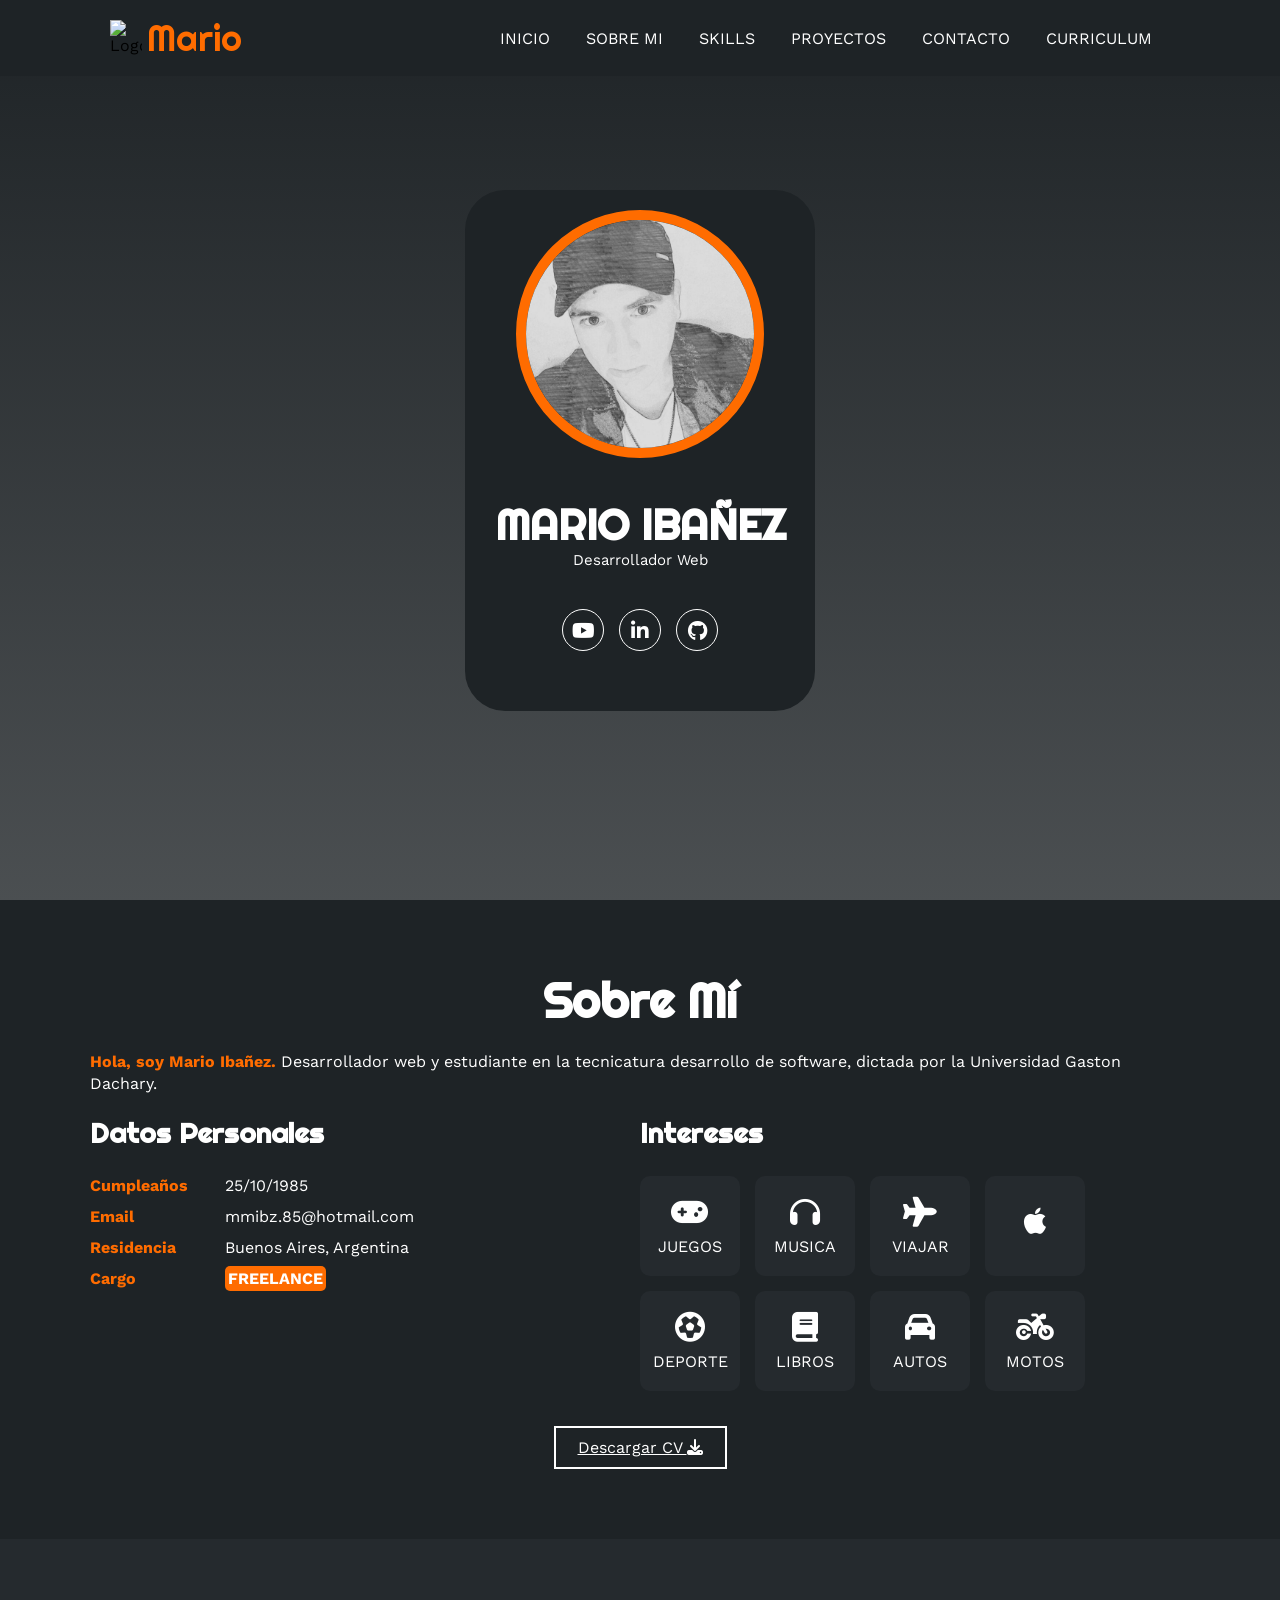
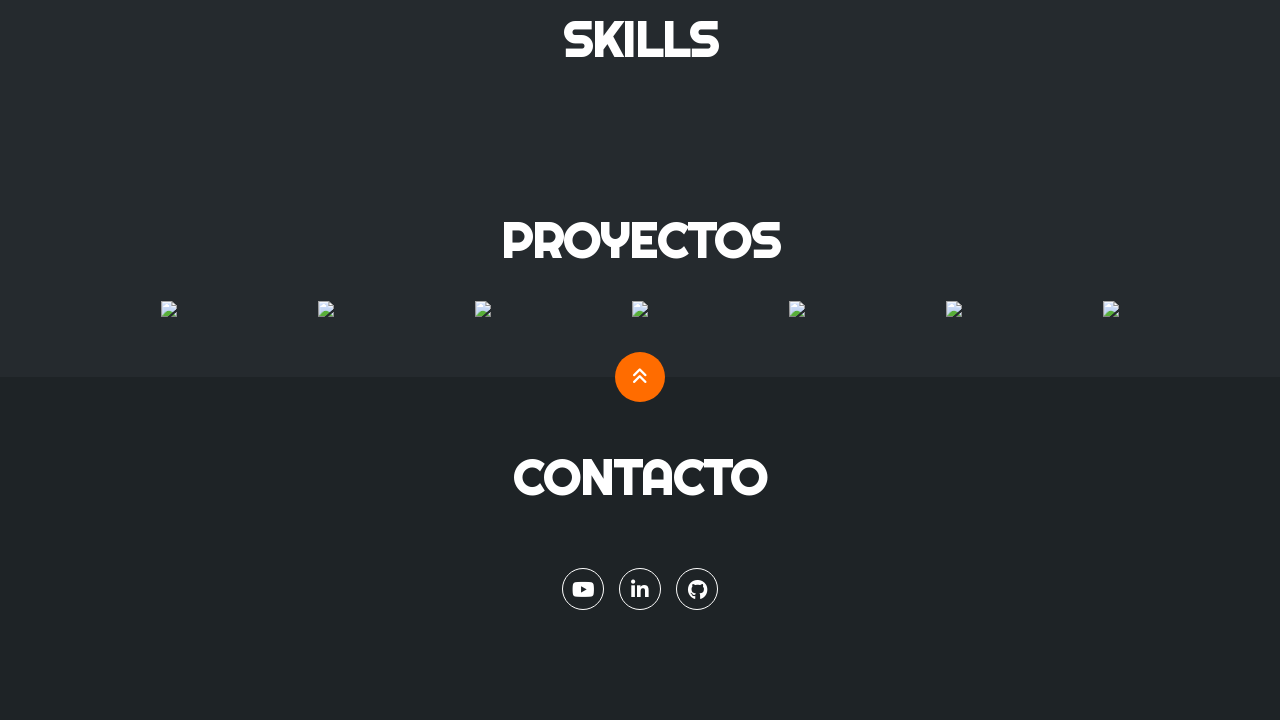
==== commit 85cccba5: "actualizando skills" ====
--- a/porfolio/index.html
+++ b/porfolio/index.html
@@ -23,7 +23,7 @@
     <div class="contenedor-header">
       <header>
         <div class="logo">
-          <img src="/img/mecahormiga.png" alt="Logo" class="meca" />
+          <img src="./asset/img/mecahormiga.png" alt="Logo" class="meca" />
           <a href="#">Mario</a>
         </div>
         <nav id="nav">
@@ -48,7 +48,7 @@
     <section id="inicio" class="inicio">
       <div class="contenido-banner">
         <div class="contenedor-img">
-          <img src="/img/avatar.jpg" alt="mario" />
+          <img src="./asset/img/avatar.jpg" alt="mario" />
         </div>
 
         <h1>MARIO IBAÑEZ</h1>
@@ -157,7 +157,9 @@
 
     <!-- SECCION SKILLS -->
     <section class="skills" id="skills">
-      <div class="contenido-seccion"></div>
+      <div class="contenido-seccion">
+        <h2>SKILLS</h2>
+      </div>
     </section>
 
     <!-- SECCION PROYECTOS -->
--- a/porfolio/estilo.css
+++ b/porfolio/estilo.css
@@ -575,7 +575,7 @@
 }
 /* SECCION CONTACTO */
 .contacto {
-  background-image: url(img/contact_bg.png);
+  background-image: url(/asset/img/contact_bg.png);
   background-color: #1e2326;
   color: #fff;
   padding: 50px 0;
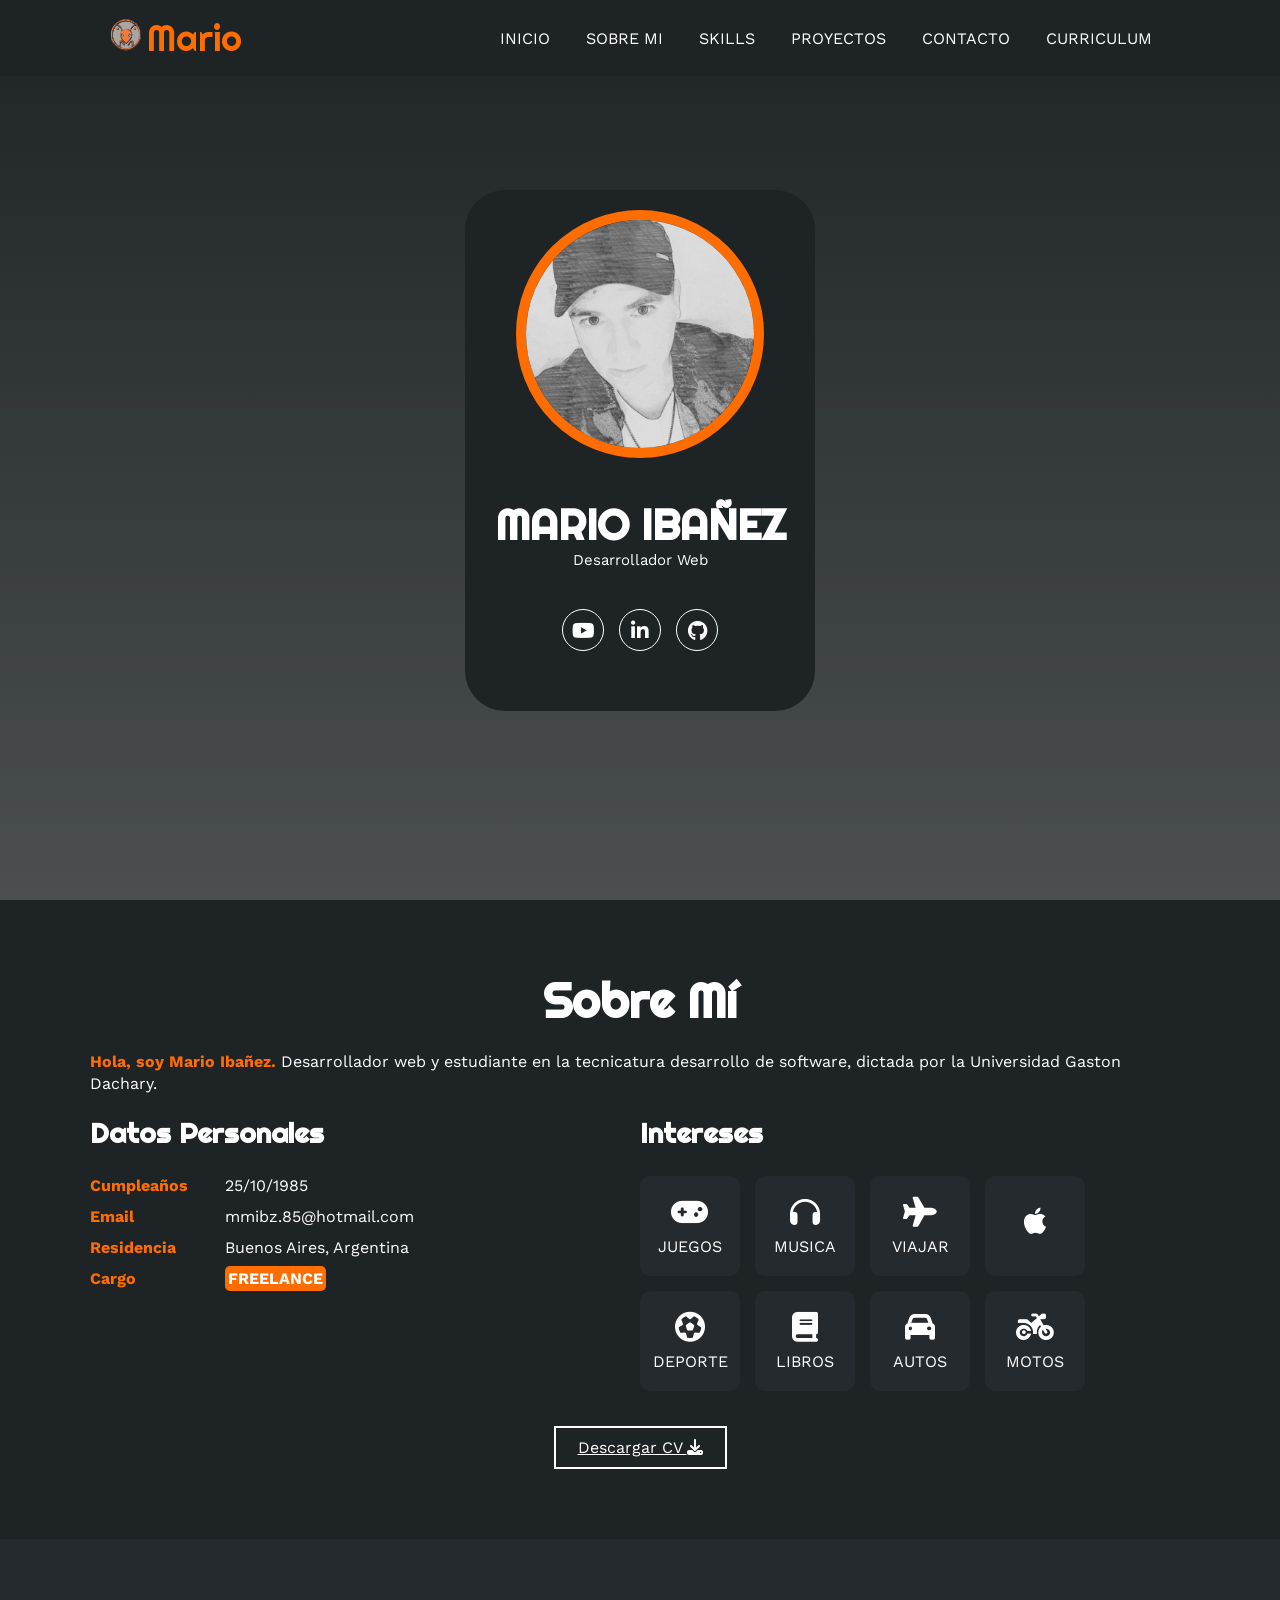
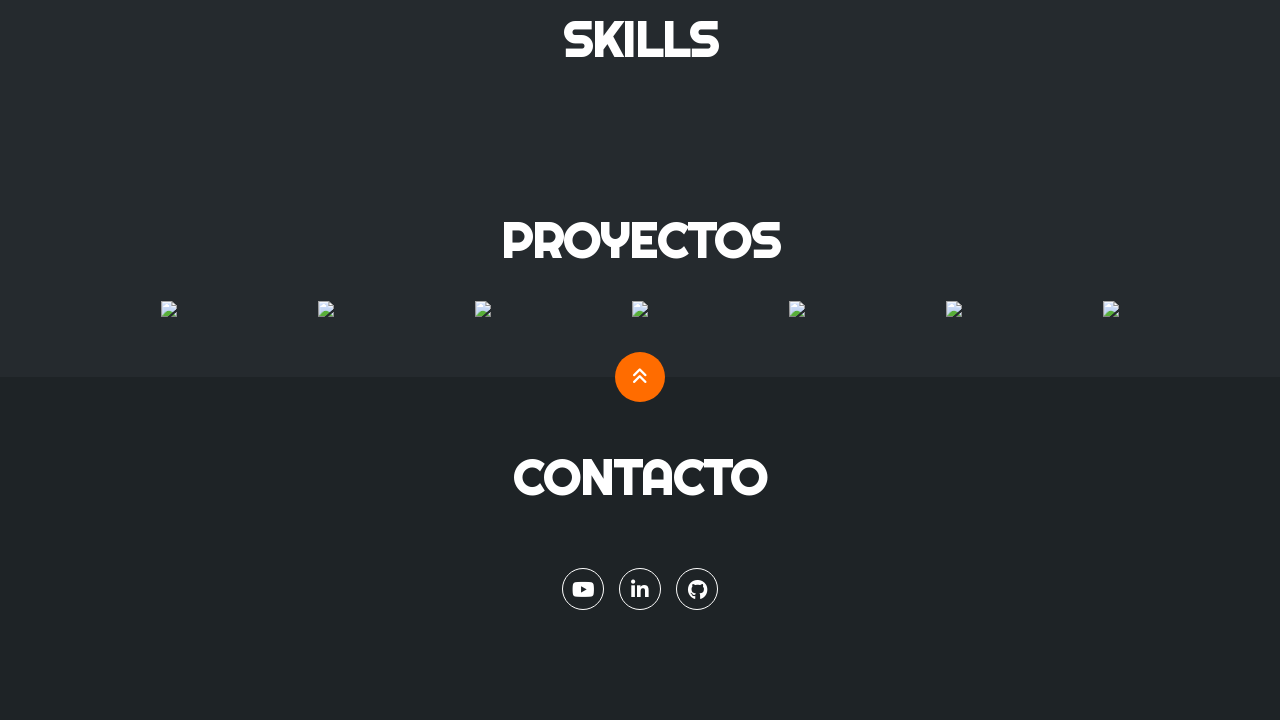
==== commit d537d046: "corrigiendo enlaces" ====
--- a/porfolio/index.html
+++ b/porfolio/index.html
@@ -6,7 +6,7 @@
     <meta name="viewport" content="width=device-width, initial-scale=1.0" />
     <link
       rel="shortcut icon"
-      href="./img/mecahormiga.svg"
+      href="./asset/img/mecahormiga.svg"
       type="image/x-icon"
     />
     <link
@@ -23,7 +23,7 @@
     <div class="contenedor-header">
       <header>
         <div class="logo">
-          <img src="./asset/img/mecahormiga.png" alt="Logo" class="meca" />
+          <img src="./asset/img/mecahormiga.svg" alt="Logo" class="meca" />
           <a href="#">Mario</a>
         </div>
         <nav id="nav">
